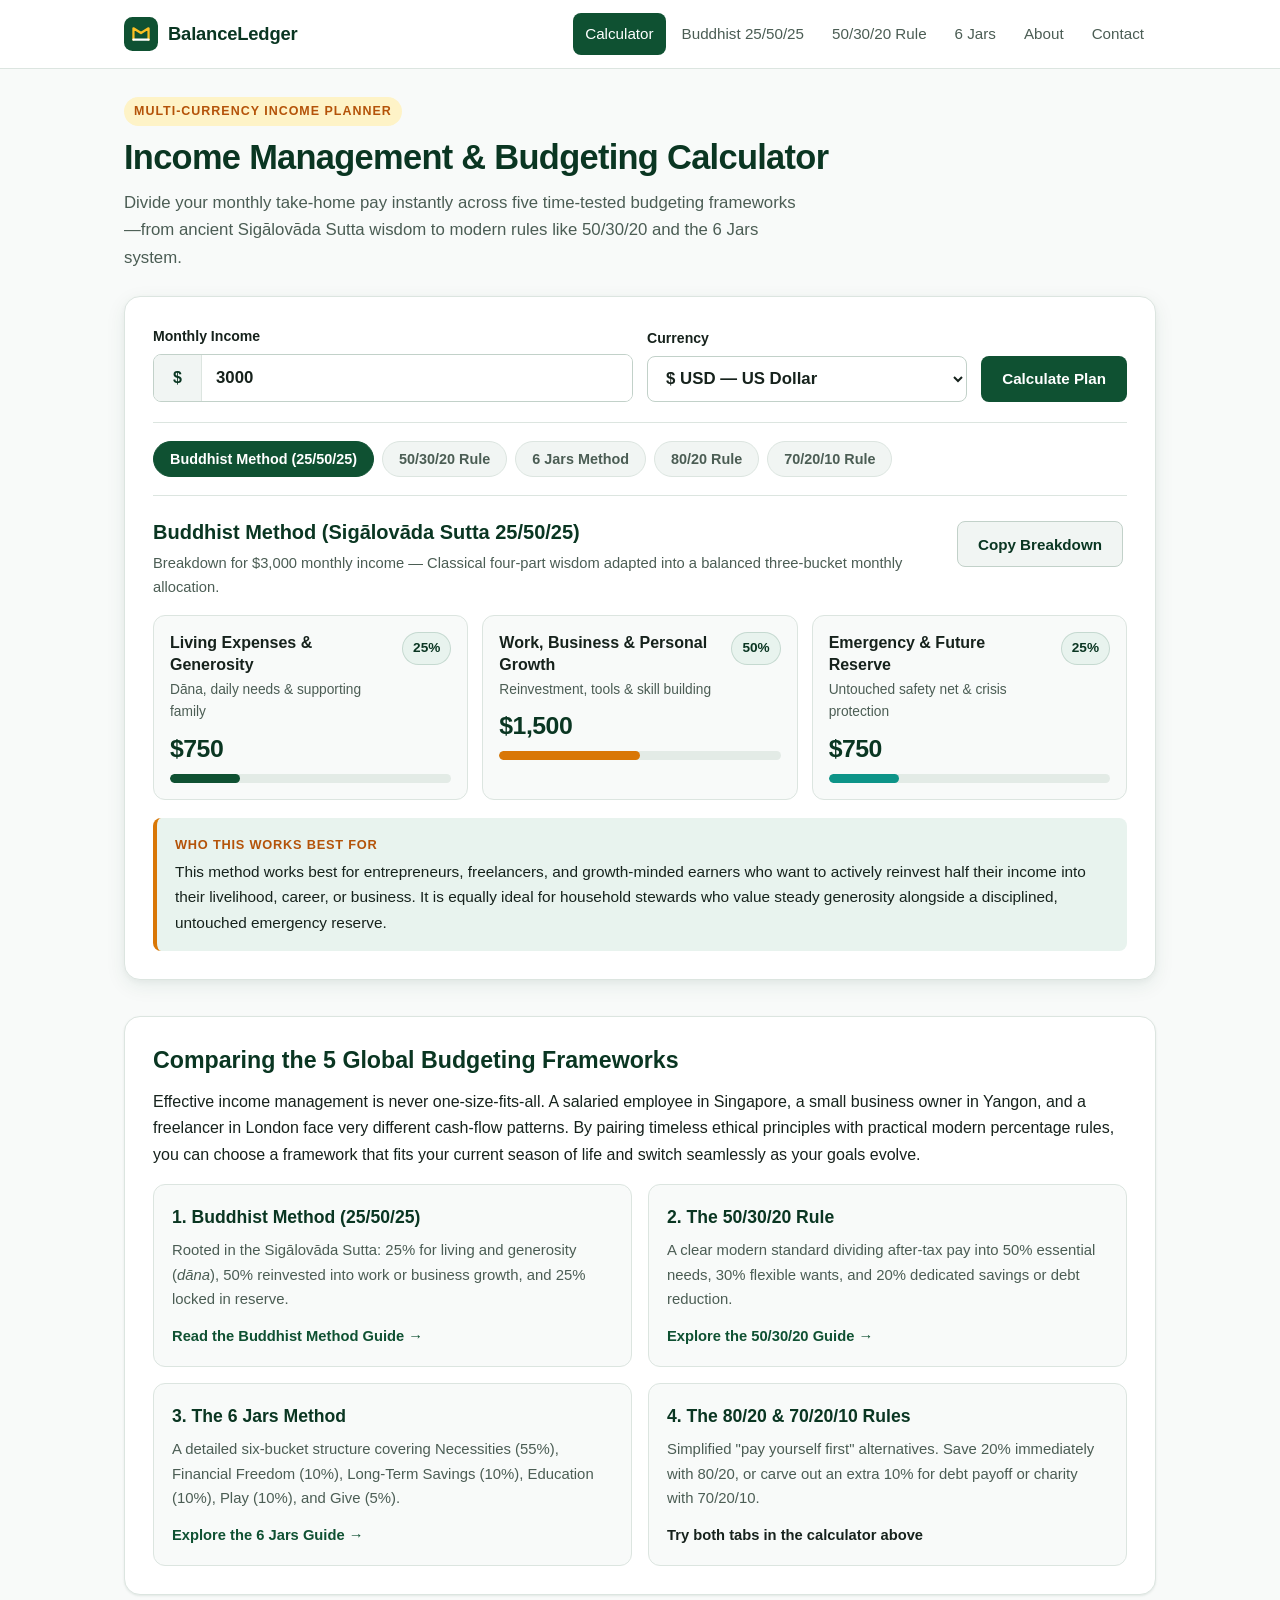
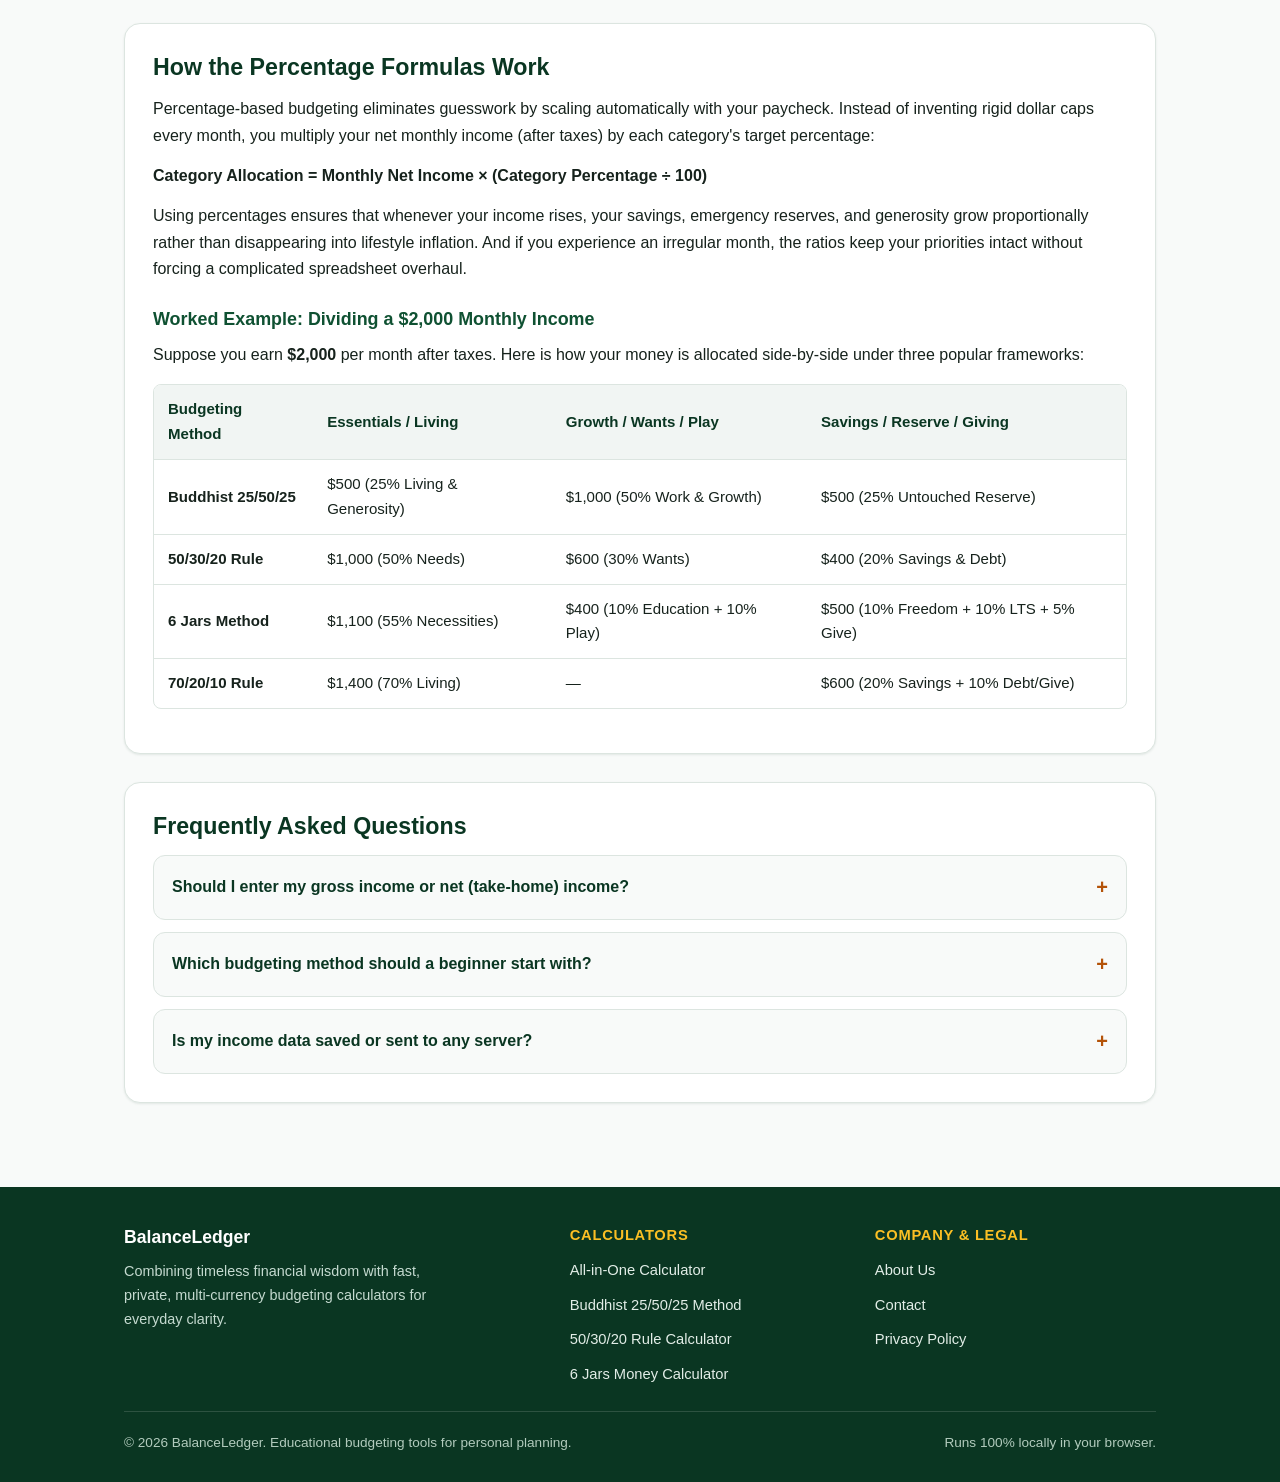
==== index.html @ 6aadc7a4 "init" ====
<!DOCTYPE html>
<html lang="en">
<head>
  <meta charset="UTF-8">
  <meta name="viewport" content="width=device-width, initial-scale=1.0">
  <title>Global Income Management &amp; Budgeting Calculator | BalanceLedger</title>
  <meta name="description" content="Free multi-currency income calculator comparing the Buddhist 25/50/25 Sigalovada Sutta method, 50/30/20 rule, 6 Jars, 80/20, and 70/20/10 budgeting frameworks.">
  <meta property="og:title" content="Global Income Management &amp; Budgeting Calculator | BalanceLedger">
  <meta property="og:description" content="Instantly divide your monthly income across 5 proven budgeting methods in USD, MMK, THB, SGD, INR, EUR, GBP, and JPY.">
  <meta property="og:type" content="website">
  <link rel="stylesheet" href="/css/style.css">
  <script async src="https://pagead2.googlesyndication.com/pagead/js/adsbygoogle.js?client=ca-pub-1101656093353916"
     crossorigin="anonymous"></script>
</head>
<body>
  <a class="skip-link" href="#main-content">Skip to main content</a>

  <header class="site-header">
    <div class="container header-inner">
      <a class="brand-link" href="/">
        <svg class="brand-icon" viewBox="0 0 36 36" fill="none" aria-hidden="true">
          <rect width="36" height="36" rx="9" fill="#0f5132"/>
          <path d="M10 24V12l8 5 8-5v12" stroke="#fbbf24" stroke-width="2.4" stroke-linecap="round" stroke-linejoin="round"/>
          <path d="M10 24h16" stroke="#ffffff" stroke-width="2.4" stroke-linecap="round"/>
        </svg>
        <span>BalanceLedger</span>
      </a>

      <button id="nav-toggle" class="nav-toggle" type="button" aria-expanded="false" aria-controls="site-nav">
        <span>Menu</span>
      </button>

      <nav id="site-nav" class="site-nav" aria-label="Primary Navigation">
        <ul class="nav-list">
          <li><a class="nav-link is-active" href="/" aria-current="page">Calculator</a></li>
          <li><a class="nav-link" href="/buddhist-method">Buddhist 25/50/25</a></li>
          <li><a class="nav-link" href="/50-30-20-calculator">50/30/20 Rule</a></li>
          <li><a class="nav-link" href="/6-jars-calculator">6 Jars</a></li>
          <li><a class="nav-link" href="/about">About</a></li>
          <li><a class="nav-link" href="/contact">Contact</a></li>
        </ul>
      </nav>
    </div>
  </header>

  <main id="main-content">
    <div class="container">
      <section class="page-hero">
        <span class="eyebrow">Multi-Currency Income Planner</span>
        <h1>Income Management &amp; Budgeting Calculator</h1>
        <p class="lead">
          Divide your monthly take-home pay instantly across five time-tested budgeting frameworks—from ancient Sigālovāda Sutta wisdom to modern rules like 50/30/20 and the 6 Jars system.
        </p>
      </section>

      <section id="budget-calculator" class="calculator-card" data-default-method="buddhist" aria-label="Interactive Budgeting Calculator">
        <form id="calculator-form" class="calc-controls" novalidate>
          <div class="field-group">
            <label class="field-label" for="monthly-income">Monthly Income</label>
            <div class="input-wrapper">
              <span id="currency-prefix" class="currency-prefix" aria-hidden="true">$</span>
              <input
                id="monthly-income"
                class="calc-input"
                type="number"
                inputmode="decimal"
                min="0"
                step="any"
                value="3000"
                placeholder="3000"
                aria-describedby="income-help"
              >
            </div>
            <span id="income-help" class="sr-only">Enter your monthly net income to calculate budget allocations automatically.</span>
          </div>

          <div class="field-group">
            <label class="field-label" for="currency-select">Currency</label>
            <select id="currency-select" class="calc-select">
              <option value="USD" selected>$ USD — US Dollar</option>
              <option value="MMK">K MMK — Myanmar Kyat</option>
              <option value="THB">฿ THB — Thai Baht</option>
              <option value="SGD">S$ SGD — Singapore Dollar</option>
              <option value="INR">₹ INR — Indian Rupee</option>
              <option value="EUR">€ EUR — Euro</option>
              <option value="GBP">£ GBP — British Pound</option>
              <option value="JPY">¥ JPY — Japanese Yen</option>
            </select>
          </div>

          <div class="calc-action-group">
            <button id="calculate-btn" class="btn btn-primary" type="submit">Calculate Plan</button>
          </div>
        </form>

        <div class="method-selector-wrap">
          <div class="method-mobile-wrap">
            <label class="field-label" for="method-select">Budgeting Method</label>
            <select id="method-select" class="calc-select">
              <option value="buddhist" selected>Buddhist Method (25/50/25)</option>
              <option value="50-30-20">The 50/30/20 Rule</option>
              <option value="6-jars">The 6 Jars Method</option>
              <option value="80-20">The 80/20 Rule (Pay Yourself First)</option>
              <option value="70-20-10">The 70/20/10 Rule</option>
            </select>
          </div>

          <div class="method-tabs" role="tablist" aria-label="Choose a budgeting method">
            <button class="method-tab is-active" type="button" role="tab" aria-selected="true" data-method-tab="buddhist">
              Buddhist Method (25/50/25)
            </button>
            <button class="method-tab" type="button" role="tab" aria-selected="false" data-method-tab="50-30-20">
              50/30/20 Rule
            </button>
            <button class="method-tab" type="button" role="tab" aria-selected="false" data-method-tab="6-jars">
              6 Jars Method
            </button>
            <button class="method-tab" type="button" role="tab" aria-selected="false" data-method-tab="80-20">
              80/20 Rule
            </button>
            <button class="method-tab" type="button" role="tab" aria-selected="false" data-method-tab="70-20-10">
              70/20/10 Rule
            </button>
          </div>
        </div>

        <div class="results-section" aria-live="polite">
          <div class="results-header">
            <div class="results-title-wrap">
              <h2 id="results-method-title">Buddhist Method (Sigālovāda Sutta 25/50/25)</h2>
              <p id="results-method-subtitle" class="results-subtitle">
                Breakdown for $3,000 monthly income — Classical four-part wisdom adapted into a balanced three-bucket monthly allocation.
              </p>
            </div>
            <div class="results-toolbar">
              <button id="copy-breakdown-btn" class="btn btn-secondary" type="button">Copy Breakdown</button>
              <span id="copy-feedback" class="copy-feedback" role="status" aria-live="polite"></span>
            </div>
          </div>

          <div id="results-grid" class="results-grid has-three">
            <article class="result-card" data-tone="emerald">
              <div class="result-card-top">
                <div>
                  <h3 class="result-card-title">Living Expenses &amp; Generosity</h3>
                  <p class="result-card-detail">Dāna, daily needs &amp; supporting family</p>
                </div>
                <span class="percent-badge">25%</span>
              </div>
              <div class="result-amount">$750</div>
              <div class="progress-track" role="progressbar" aria-valuenow="25" aria-valuemin="0" aria-valuemax="100" aria-label="Living Expenses and Generosity allocation 25%">
                <div class="progress-fill" style="width: 25%"></div>
              </div>
            </article>

            <article class="result-card" data-tone="gold">
              <div class="result-card-top">
                <div>
                  <h3 class="result-card-title">Work, Business &amp; Personal Growth</h3>
                  <p class="result-card-detail">Reinvestment, tools &amp; skill building</p>
                </div>
                <span class="percent-badge">50%</span>
              </div>
              <div class="result-amount">$1,500</div>
              <div class="progress-track" role="progressbar" aria-valuenow="50" aria-valuemin="0" aria-valuemax="100" aria-label="Work, Business and Personal Growth allocation 50%">
                <div class="progress-fill" style="width: 50%"></div>
              </div>
            </article>

            <article class="result-card" data-tone="teal">
              <div class="result-card-top">
                <div>
                  <h3 class="result-card-title">Emergency &amp; Future Reserve</h3>
                  <p class="result-card-detail">Untouched safety net &amp; crisis protection</p>
                </div>
                <span class="percent-badge">25%</span>
              </div>
              <div class="result-amount">$750</div>
              <div class="progress-track" role="progressbar" aria-valuenow="25" aria-valuemin="0" aria-valuemax="100" aria-label="Emergency and Future Reserve allocation 25%">
                <div class="progress-fill" style="width: 25%"></div>
              </div>
            </article>
          </div>

          <div class="method-insight">
            <span class="method-insight-label">Who This Works Best For</span>
            <p id="method-best-for">
              This method works best for entrepreneurs, freelancers, and growth-minded earners who want to actively reinvest half their income into their livelihood, career, or business. It is equally ideal for household stewards who value steady generosity alongside a disciplined, untouched emergency reserve.
            </p>
          </div>
        </div>
      </section>

      <section class="content-section">
        <h2>Comparing the 5 Global Budgeting Frameworks</h2>
        <p>
          Effective income management is never one-size-fits-all. A salaried employee in Singapore, a small business owner in Yangon, and a freelancer in London face very different cash-flow patterns. By pairing timeless ethical principles with practical modern percentage rules, you can choose a framework that fits your current season of life and switch seamlessly as your goals evolve.
        </p>

        <div class="method-cards-grid">
          <article class="info-card">
            <div>
              <h3>1. Buddhist Method (25/50/25)</h3>
              <p>Rooted in the Sigālovāda Sutta: 25% for living and generosity (<em>dāna</em>), 50% reinvested into work or business growth, and 25% locked in reserve.</p>
            </div>
            <a class="info-card-link" href="/buddhist-method">Read the Buddhist Method Guide &rarr;</a>
          </article>

          <article class="info-card">
            <div>
              <h3>2. The 50/30/20 Rule</h3>
              <p>A clear modern standard dividing after-tax pay into 50% essential needs, 30% flexible wants, and 20% dedicated savings or debt reduction.</p>
            </div>
            <a class="info-card-link" href="/50-30-20-calculator">Explore the 50/30/20 Guide &rarr;</a>
          </article>

          <article class="info-card">
            <div>
              <h3>3. The 6 Jars Method</h3>
              <p>A detailed six-bucket structure covering Necessities (55%), Financial Freedom (10%), Long-Term Savings (10%), Education (10%), Play (10%), and Give (5%).</p>
            </div>
            <a class="info-card-link" href="/6-jars-calculator">Explore the 6 Jars Guide &rarr;</a>
          </article>

          <article class="info-card">
            <div>
              <h3>4. The 80/20 &amp; 70/20/10 Rules</h3>
              <p>Simplified "pay yourself first" alternatives. Save 20% immediately with 80/20, or carve out an extra 10% for debt payoff or charity with 70/20/10.</p>
            </div>
            <span class="info-card-link">Try both tabs in the calculator above</span>
          </article>
        </div>
      </section>

      <section class="content-section">
        <h2>How the Percentage Formulas Work</h2>
        <p>
          Percentage-based budgeting eliminates guesswork by scaling automatically with your paycheck. Instead of inventing rigid dollar caps every month, you multiply your net monthly income (after taxes) by each category's target percentage:
        </p>
        <p>
          <strong>Category Allocation = Monthly Net Income &times; (Category Percentage &divide; 100)</strong>
        </p>
        <p>
          Using percentages ensures that whenever your income rises, your savings, emergency reserves, and generosity grow proportionally rather than disappearing into lifestyle inflation. And if you experience an irregular month, the ratios keep your priorities intact without forcing a complicated spreadsheet overhaul.
        </p>

        <h3>Worked Example: Dividing a $2,000 Monthly Income</h3>
        <p>
          Suppose you earn <strong>$2,000</strong> per month after taxes. Here is how your money is allocated side-by-side under three popular frameworks:
        </p>

        <div class="table-wrap">
          <table>
            <thead>
              <tr>
                <th>Budgeting Method</th>
                <th>Essentials / Living</th>
                <th>Growth / Wants / Play</th>
                <th>Savings / Reserve / Giving</th>
              </tr>
            </thead>
            <tbody>
              <tr>
                <td><strong>Buddhist 25/50/25</strong></td>
                <td>$500 (25% Living &amp; Generosity)</td>
                <td>$1,000 (50% Work &amp; Growth)</td>
                <td>$500 (25% Untouched Reserve)</td>
              </tr>
              <tr>
                <td><strong>50/30/20 Rule</strong></td>
                <td>$1,000 (50% Needs)</td>
                <td>$600 (30% Wants)</td>
                <td>$400 (20% Savings &amp; Debt)</td>
              </tr>
              <tr>
                <td><strong>6 Jars Method</strong></td>
                <td>$1,100 (55% Necessities)</td>
                <td>$400 (10% Education + 10% Play)</td>
                <td>$500 (10% Freedom + 10% LTS + 5% Give)</td>
              </tr>
              <tr>
                <td><strong>70/20/10 Rule</strong></td>
                <td>$1,400 (70% Living)</td>
                <td>—</td>
                <td>$600 (20% Savings + 10% Debt/Give)</td>
              </tr>
            </tbody>
          </table>
        </div>
      </section>

      <section class="content-section">
        <h2>Frequently Asked Questions</h2>
        <div class="faq-list">
          <details class="faq-item">
            <summary>Should I enter my gross income or net (take-home) income?</summary>
            <div class="faq-answer">
              <p>
                Always use your <strong>net monthly income</strong>—the amount that actually lands in your bank account after taxes, social contributions, and mandatory payroll deductions. Budgeting from take-home pay ensures your percentage buckets match real spendable cash.
              </p>
            </div>
          </details>

          <details class="faq-item">
            <summary>Which budgeting method should a beginner start with?</summary>
            <div class="faq-answer">
              <p>
                If you want the simplest habit possible, start with the <strong>80/20 Rule</strong> (automate 20% into savings on payday and live on 80%). Once you are comfortable tracking essentials versus lifestyle spending, transition to the <strong>50/30/20 Rule</strong> or the <strong>Buddhist 25/50/25 Method</strong> if you run a business or invest heavily in your skills.
              </p>
            </div>
          </details>

          <details class="faq-item">
            <summary>Is my income data saved or sent to any server?</summary>
            <div class="faq-answer">
              <p>
                No. Every calculation runs 100% locally inside your web browser using client-side JavaScript. Your income numbers and currency selections are never uploaded, stored, or shared with BalanceLedger.
              </p>
            </div>
          </details>
        </div>
      </section>
    </div>
  </main>

  <footer class="site-footer">
    <div class="container">
      <div class="footer-grid">
        <div>
          <p class="footer-brand">BalanceLedger</p>
          <p class="footer-desc">
            Combining timeless financial wisdom with fast, private, multi-currency budgeting calculators for everyday clarity.
          </p>
        </div>

        <div>
          <h2 class="footer-heading">Calculators</h2>
          <ul class="footer-links">
            <li><a href="/">All-in-One Calculator</a></li>
            <li><a href="/buddhist-method">Buddhist 25/50/25 Method</a></li>
            <li><a href="/50-30-20-calculator">50/30/20 Rule Calculator</a></li>
            <li><a href="/6-jars-calculator">6 Jars Money Calculator</a></li>
          </ul>
        </div>

        <div>
          <h2 class="footer-heading">Company &amp; Legal</h2>
          <ul class="footer-links">
            <li><a href="/about">About Us</a></li>
            <li><a href="/contact">Contact</a></li>
            <li><a href="/privacy-policy">Privacy Policy</a></li>
          </ul>
        </div>
      </div>

      <div class="footer-bottom">
        <span>&copy; 2026 BalanceLedger. Educational budgeting tools for personal planning.</span>
        <span>Runs 100% locally in your browser.</span>
      </div>
    </div>
  </footer>

  <script src="/js/calculator.js"></script>
  <script src="/js/router.js"></script>
</body>
</html>
---- css/style.css ----
/* ==========================================================================
   BalanceLedger — Global Income Management & Budgeting Calculator
   Pure CSS3 | Mobile-First | Zero Dependencies | CLS-Safe Layout
   ========================================================================== */

:root {
  --color-primary: #0f5132;
  --color-primary-dark: #0a3622;
  --color-primary-light: #198754;
  --color-primary-tint: #e8f3ee;
  --color-accent: #d97706;
  --color-accent-dark: #b45309;
  --color-accent-tint: #fef3c7;
  --color-bg: #f8faf9;
  --color-surface: #ffffff;
  --color-surface-alt: #f1f5f3;
  --color-border: #dce5e0;
  --color-border-strong: #c2d1c9;
  --color-text: #16221c;
  --color-text-muted: #4b5d54;
  --color-text-light: #64756c;
  --shadow-sm: 0 1px 3px rgba(15, 81, 50, 0.06), 0 1px 2px rgba(0, 0, 0, 0.04);
  --shadow-md: 0 6px 20px rgba(15, 81, 50, 0.08), 0 2px 6px rgba(0, 0, 0, 0.04);
  --radius-sm: 8px;
  --radius-md: 12px;
  --radius-lg: 16px;
  --radius-pill: 9999px;
  --font-sans: -apple-system, BlinkMacSystemFont, "Segoe UI", Roboto, "Helvetica Neue", Arial, sans-serif;
  --font-serif: Georgia, "Times New Roman", serif;
  --container-max: 1080px;
  --transition: 0.2s ease;
}

/* Reset & Base */
*,
*::before,
*::after {
  box-sizing: border-box;
}

html {
  font-size: 16px;
  scroll-behavior: smooth;
  -webkit-text-size-adjust: 100%;
}

body {
  margin: 0;
  font-family: var(--font-sans);
  background-color: var(--color-bg);
  color: var(--color-text);
  line-height: 1.65;
  display: flex;
  flex-direction: column;
  min-height: 100vh;
}

img,
svg {
  display: block;
  max-width: 100%;
}

a {
  color: var(--color-primary);
  text-decoration: underline;
  text-underline-offset: 3px;
  transition: color var(--transition);
}

a:hover {
  color: var(--color-primary-dark);
}

a:focus-visible,
button:focus-visible,
input:focus-visible,
select:focus-visible,
textarea:focus-visible,
summary:focus-visible {
  outline: 3px solid var(--color-accent);
  outline-offset: 2px;
}

.sr-only {
  position: absolute;
  width: 1px;
  height: 1px;
  padding: 0;
  margin: -1px;
  overflow: hidden;
  clip: rect(0, 0, 0, 0);
  white-space: nowrap;
  border: 0;
}

.skip-link {
  position: absolute;
  top: -48px;
  left: 16px;
  background: var(--color-primary);
  color: #ffffff;
  padding: 8px 14px;
  border-radius: var(--radius-sm);
  z-index: 1000;
  text-decoration: none;
  font-weight: 600;
}

.skip-link:focus {
  top: 12px;
}

/* Container */
.container {
  width: 100%;
  max-width: var(--container-max);
  margin: 0 auto;
  padding: 0 16px;
}

/* Header & Navigation */
.site-header {
  background-color: var(--color-surface);
  border-bottom: 1px solid var(--color-border);
  position: sticky;
  top: 0;
  z-index: 100;
}

.header-inner {
  display: flex;
  align-items: center;
  justify-content: space-between;
  min-height: 68px;
  gap: 16px;
  flex-wrap: wrap;
}

.brand-link {
  display: inline-flex;
  align-items: center;
  gap: 10px;
  text-decoration: none;
  color: var(--color-primary-dark);
  font-weight: 700;
  font-size: 1.15rem;
  letter-spacing: -0.01em;
}

.brand-link:hover {
  color: var(--color-primary);
}

.brand-icon {
  width: 34px;
  height: 34px;
  flex-shrink: 0;
}

.nav-toggle {
  display: inline-flex;
  align-items: center;
  justify-content: center;
  background: var(--color-surface-alt);
  border: 1px solid var(--color-border);
  border-radius: var(--radius-sm);
  padding: 8px 12px;
  color: var(--color-text);
  font-size: 0.9rem;
  font-weight: 600;
  cursor: pointer;
  gap: 6px;
}

.site-nav {
  display: none;
  width: 100%;
  padding: 8px 0 16px;
  border-top: 1px solid var(--color-border);
}

.site-nav.is-open {
  display: block;
}

.nav-list {
  list-style: none;
  margin: 0;
  padding: 0;
  display: flex;
  flex-direction: column;
  gap: 4px;
}

.nav-link {
  display: block;
  padding: 8px 12px;
  border-radius: var(--radius-sm);
  text-decoration: none;
  color: var(--color-text-muted);
  font-weight: 500;
  font-size: 0.95rem;
}

.nav-link:hover {
  background-color: var(--color-primary-tint);
  color: var(--color-primary-dark);
}

.nav-link.is-active {
  background-color: var(--color-primary);
  color: #ffffff;
}

/* Main Content */
main {
  flex: 1;
  padding: 28px 0 56px;
}

/* Hero Intro */
.page-hero {
  margin-bottom: 24px;
}

.eyebrow {
  display: inline-block;
  font-size: 0.78rem;
  font-weight: 700;
  text-transform: uppercase;
  letter-spacing: 0.08em;
  color: var(--color-accent-dark);
  background-color: var(--color-accent-tint);
  padding: 4px 10px;
  border-radius: var(--radius-pill);
  margin-bottom: 10px;
}

.page-hero h1 {
  margin: 0 0 10px;
  font-size: 1.75rem;
  line-height: 1.25;
  color: var(--color-primary-dark);
  letter-spacing: -0.02em;
}

.page-hero .lead {
  margin: 0;
  color: var(--color-text-muted);
  font-size: 1.05rem;
  max-width: 72ch;
}

/* Calculator Card */
.calculator-card {
  background-color: var(--color-surface);
  border: 1px solid var(--color-border);
  border-radius: var(--radius-lg);
  box-shadow: var(--shadow-md);
  padding: 20px;
  margin-bottom: 36px;
}

.calc-controls {
  display: grid;
  grid-template-columns: 1fr;
  gap: 14px;
  padding-bottom: 20px;
  border-bottom: 1px solid var(--color-border);
}

.field-group {
  display: flex;
  flex-direction: column;
  gap: 6px;
}

.field-label {
  font-size: 0.88rem;
  font-weight: 600;
  color: var(--color-text);
}

.input-wrapper {
  display: flex;
  align-items: stretch;
  border: 1px solid var(--color-border-strong);
  border-radius: var(--radius-sm);
  background-color: var(--color-surface);
  overflow: hidden;
  transition: border-color var(--transition), box-shadow var(--transition);
}

.input-wrapper:focus-within {
  border-color: var(--color-primary);
  box-shadow: 0 0 0 3px rgba(15, 81, 50, 0.12);
}

.currency-prefix {
  display: inline-flex;
  align-items: center;
  justify-content: center;
  padding: 0 14px;
  background-color: var(--color-surface-alt);
  border-right: 1px solid var(--color-border);
  color: var(--color-primary-dark);
  font-weight: 700;
  font-size: 1rem;
  min-width: 48px;
}

.calc-input,
.calc-select {
  width: 100%;
  min-height: 46px;
  padding: 10px 14px;
  font-family: inherit;
  font-size: 1.05rem;
  font-weight: 600;
  color: var(--color-text);
  background-color: var(--color-surface);
  border: 1px solid var(--color-border-strong);
  border-radius: var(--radius-sm);
}

.input-wrapper .calc-input {
  border: 0;
  border-radius: 0;
}

.input-wrapper .calc-input:focus {
  outline: none;
}

.btn {
  display: inline-flex;
  align-items: center;
  justify-content: center;
  gap: 8px;
  min-height: 46px;
  padding: 10px 20px;
  font-family: inherit;
  font-size: 0.95rem;
  font-weight: 600;
  border-radius: var(--radius-sm);
  border: 1px solid transparent;
  cursor: pointer;
  text-decoration: none;
  transition: background-color var(--transition), border-color var(--transition), transform 0.1s ease;
}

.btn:active {
  transform: translateY(1px);
}

.btn-primary {
  background-color: var(--color-primary);
  color: #ffffff;
}

.btn-primary:hover {
  background-color: var(--color-primary-dark);
  color: #ffffff;
}

.btn-secondary {
  background-color: var(--color-surface-alt);
  color: var(--color-primary-dark);
  border-color: var(--color-border-strong);
}

.btn-secondary:hover {
  background-color: var(--color-primary-tint);
  border-color: var(--color-primary);
}

.calc-action-group {
  display: flex;
  align-items: flex-end;
}

.calc-action-group .btn {
  width: 100%;
}

/* Method Selector: Mobile Dropdown + Desktop Tabs */
.method-selector-wrap {
  padding: 18px 0;
  border-bottom: 1px solid var(--color-border);
}

.method-mobile-wrap {
  display: block;
}

.method-tabs {
  display: none;
  flex-wrap: wrap;
  gap: 8px;
}

.method-tab {
  background-color: var(--color-surface-alt);
  color: var(--color-text-muted);
  border: 1px solid var(--color-border);
  border-radius: var(--radius-pill);
  padding: 9px 16px;
  font-family: inherit;
  font-size: 0.9rem;
  font-weight: 600;
  cursor: pointer;
  transition: all var(--transition);
}

.method-tab:hover {
  background-color: var(--color-primary-tint);
  color: var(--color-primary-dark);
  border-color: var(--color-primary-light);
}

.method-tab.is-active,
.method-tab[aria-selected="true"] {
  background-color: var(--color-primary);
  color: #ffffff;
  border-color: var(--color-primary);
}

/* Results Header & Grid */
.results-section {
  padding-top: 20px;
}

.results-header {
  display: flex;
  flex-direction: column;
  gap: 12px;
  margin-bottom: 16px;
}

.results-title-wrap h2 {
  margin: 0 0 2px;
  font-size: 1.25rem;
  color: var(--color-primary-dark);
}

.results-subtitle {
  margin: 0;
  font-size: 0.92rem;
  color: var(--color-text-muted);
}

.results-toolbar {
  display: flex;
  align-items: center;
  gap: 10px;
  flex-wrap: wrap;
}

.copy-feedback {
  font-size: 0.86rem;
  font-weight: 600;
  color: var(--color-primary);
  min-height: 1.2em;
}

.results-grid {
  display: grid;
  grid-template-columns: 1fr;
  gap: 14px;
  min-height: 140px;
}

.result-card {
  background-color: var(--color-bg);
  border: 1px solid var(--color-border);
  border-radius: var(--radius-md);
  padding: 16px;
  display: flex;
  flex-direction: column;
  gap: 10px;
}

.result-card-top {
  display: flex;
  align-items: flex-start;
  justify-content: space-between;
  gap: 12px;
}

.result-card-title {
  margin: 0;
  font-size: 1rem;
  font-weight: 700;
  color: var(--color-text);
  line-height: 1.35;
}

.result-card-detail {
  margin: 3px 0 0;
  font-size: 0.86rem;
  color: var(--color-text-muted);
}

.percent-badge {
  flex-shrink: 0;
  background-color: var(--color-primary-tint);
  color: var(--color-primary-dark);
  border: 1px solid rgba(15, 81, 50, 0.16);
  font-size: 0.85rem;
  font-weight: 700;
  padding: 4px 10px;
  border-radius: var(--radius-pill);
}

.result-amount {
  font-size: 1.55rem;
  font-weight: 800;
  color: var(--color-primary-dark);
  letter-spacing: -0.02em;
  line-height: 1.2;
}

.progress-track {
  width: 100%;
  height: 9px;
  background-color: #e3ebe6;
  border-radius: var(--radius-pill);
  overflow: hidden;
}

.progress-fill {
  height: 100%;
  border-radius: var(--radius-pill);
  background-color: var(--color-primary);
  transition: width 0.25s ease;
}

.result-card[data-tone="gold"] .progress-fill {
  background-color: var(--color-accent);
}

.result-card[data-tone="teal"] .progress-fill {
  background-color: #0d9488;
}

.result-card[data-tone="sage"] .progress-fill {
  background-color: #2f855a;
}

.result-card[data-tone="slate"] .progress-fill {
  background-color: #3b6e5c;
}

/* Dynamic Explanation Box */
.method-insight {
  margin-top: 18px;
  padding: 16px 18px;
  background-color: var(--color-primary-tint);
  border-left: 4px solid var(--color-accent);
  border-radius: var(--radius-sm);
}

.method-insight-label {
  display: block;
  font-size: 0.8rem;
  font-weight: 700;
  text-transform: uppercase;
  letter-spacing: 0.06em;
  color: var(--color-accent-dark);
  margin-bottom: 4px;
}

.method-insight p {
  margin: 0;
  font-size: 0.96rem;
  color: var(--color-text);
}

/* Editorial Content Sections (SEO & Educational) */
.content-section {
  background-color: var(--color-surface);
  border: 1px solid var(--color-border);
  border-radius: var(--radius-lg);
  box-shadow: var(--shadow-sm);
  padding: 24px 20px;
  margin-bottom: 28px;
}

.content-section h2 {
  margin: 0 0 14px;
  font-size: 1.45rem;
  color: var(--color-primary-dark);
  line-height: 1.3;
}

.content-section h3 {
  margin: 22px 0 8px;
  font-size: 1.12rem;
  color: var(--color-primary);
}

.content-section p {
  margin: 0 0 14px;
  color: var(--color-text);
}

.content-section p:last-child {
  margin-bottom: 0;
}

.content-section ul,
.content-section ol {
  margin: 0 0 16px;
  padding-left: 22px;
}

.content-section li {
  margin-bottom: 8px;
}

/* Worked Example Table / Cards */
.table-wrap {
  width: 100%;
  overflow-x: auto;
  margin: 16px 0;
  border: 1px solid var(--color-border);
  border-radius: var(--radius-sm);
}

table {
  width: 100%;
  border-collapse: collapse;
  font-size: 0.94rem;
  text-align: left;
}

th,
td {
  padding: 12px 14px;
  border-bottom: 1px solid var(--color-border);
}

th {
  background-color: var(--color-surface-alt);
  color: var(--color-primary-dark);
  font-weight: 700;
}

tr:last-child td {
  border-bottom: 0;
}

.worked-callout {
  background-color: var(--color-bg);
  border: 1px solid var(--color-border);
  border-radius: var(--radius-md);
  padding: 16px 18px;
  margin: 16px 0;
}

/* Method Directory Grid */
.method-cards-grid {
  display: grid;
  grid-template-columns: 1fr;
  gap: 16px;
  margin-top: 16px;
}

.info-card {
  background-color: var(--color-bg);
  border: 1px solid var(--color-border);
  border-radius: var(--radius-md);
  padding: 18px;
  display: flex;
  flex-direction: column;
  justify-content: space-between;
  gap: 12px;
}

.info-card h3 {
  margin: 0 0 6px;
  font-size: 1.1rem;
  color: var(--color-primary-dark);
}

.info-card p {
  margin: 0;
  font-size: 0.93rem;
  color: var(--color-text-muted);
}

.info-card-link {
  font-weight: 600;
  font-size: 0.92rem;
  text-decoration: none;
  display: inline-flex;
  align-items: center;
  gap: 4px;
}

.info-card-link:hover {
  text-decoration: underline;
}

/* FAQ Accordion (<details> / <summary>) */
.faq-list {
  display: flex;
  flex-direction: column;
  gap: 12px;
  margin-top: 14px;
}

.faq-item {
  border: 1px solid var(--color-border);
  border-radius: var(--radius-md);
  background-color: var(--color-bg);
  overflow: hidden;
}

.faq-item summary {
  padding: 15px 18px;
  font-weight: 600;
  color: var(--color-primary-dark);
  cursor: pointer;
  list-style: none;
  display: flex;
  align-items: center;
  justify-content: space-between;
  gap: 12px;
}

.faq-item summary::-webkit-details-marker {
  display: none;
}

.faq-item summary::after {
  content: "+";
  font-size: 1.25rem;
  font-weight: 700;
  color: var(--color-accent-dark);
  flex-shrink: 0;
}

.faq-item[open] summary {
  border-bottom: 1px solid var(--color-border);
  background-color: var(--color-primary-tint);
}

.faq-item[open] summary::after {
  content: "−";
}

.faq-answer {
  padding: 14px 18px;
  color: var(--color-text);
  font-size: 0.96rem;
}

.faq-answer p {
  margin: 0;
}

/* Contact Form & Utility Layouts */
.two-col-grid {
  display: grid;
  grid-template-columns: 1fr;
  gap: 24px;
}

.contact-form {
  display: flex;
  flex-direction: column;
  gap: 16px;
}

.form-input,
.form-textarea {
  width: 100%;
  padding: 11px 14px;
  font-family: inherit;
  font-size: 0.98rem;
  color: var(--color-text);
  background-color: var(--color-surface);
  border: 1px solid var(--color-border-strong);
  border-radius: var(--radius-sm);
}

.form-textarea {
  min-height: 130px;
  resize: vertical;
}

.form-status {
  padding: 12px 14px;
  border-radius: var(--radius-sm);
  background-color: var(--color-primary-tint);
  border: 1px solid var(--color-primary-light);
  color: var(--color-primary-dark);
  font-weight: 600;
  font-size: 0.94rem;
}

.form-status[hidden] {
  display: none;
}

.quote-block {
  font-family: var(--font-serif);
  font-style: italic;
  background-color: var(--color-accent-tint);
  border-left: 4px solid var(--color-accent);
  padding: 14px 18px;
  border-radius: var(--radius-sm);
  margin: 18px 0;
  color: var(--color-text);
}

/* Footer */
.site-footer {
  background-color: var(--color-primary-dark);
  color: #e2ede7;
  padding: 36px 0 28px;
  margin-top: auto;
}

.footer-grid {
  display: grid;
  grid-template-columns: 1fr;
  gap: 24px;
  padding-bottom: 24px;
  border-bottom: 1px solid rgba(255, 255, 255, 0.14);
}

.footer-brand {
  font-size: 1.1rem;
  font-weight: 700;
  color: #ffffff;
  margin: 0 0 8px;
}

.footer-desc {
  margin: 0;
  font-size: 0.9rem;
  color: #c5dad0;
  max-width: 38ch;
}

.footer-heading {
  margin: 0 0 10px;
  font-size: 0.92rem;
  font-weight: 700;
  text-transform: uppercase;
  letter-spacing: 0.05em;
  color: #fbbf24;
}

.footer-links {
  list-style: none;
  margin: 0;
  padding: 0;
  display: flex;
  flex-direction: column;
  gap: 8px;
}

.footer-links a {
  color: #e2ede7;
  text-decoration: none;
  font-size: 0.92rem;
}

.footer-links a:hover {
  color: #ffffff;
  text-decoration: underline;
}

.footer-bottom {
  padding-top: 20px;
  display: flex;
  flex-direction: column;
  gap: 8px;
  font-size: 0.85rem;
  color: #b2cbbd;
}

/* ==========================================================================
   Responsive Breakpoints (Mobile-First)
   ========================================================================== */

@media (min-width: 640px) {
  .container {
    padding: 0 24px;
  }

  .page-hero h1 {
    font-size: 2.15rem;
  }

  .calculator-card,
  .content-section {
    padding: 28px;
  }

  .calc-controls {
    grid-template-columns: 1.5fr 1fr auto;
    align-items: end;
  }

  .calc-action-group .btn {
    width: auto;
  }

  .results-header {
    flex-direction: row;
    align-items: center;
    justify-content: space-between;
  }

  .results-grid {
    grid-template-columns: repeat(2, 1fr);
  }

  .method-cards-grid {
    grid-template-columns: repeat(2, 1fr);
  }

  .footer-grid {
    grid-template-columns: 1.5fr 1fr 1fr;
  }

  .footer-bottom {
    flex-direction: row;
    justify-content: space-between;
    align-items: center;
  }
}

@media (min-width: 860px) {
  .nav-toggle {
    display: none;
  }

  .site-nav {
    display: block;
    width: auto;
    padding: 0;
    border-top: 0;
  }

  .nav-list {
    flex-direction: row;
    align-items: center;
    gap: 4px;
  }

  .method-mobile-wrap {
    display: none;
  }

  .method-tabs {
    display: flex;
  }

  .two-col-grid {
    grid-template-columns: 1.2fr 0.8fr;
    align-items: start;
  }

  .results-grid.has-three {
    grid-template-columns: repeat(3, 1fr);
  }

  .results-grid.has-six {
    grid-template-columns: repeat(3, 1fr);
  }
}

/* CLS-Safe Manual Ad Container */
.ad-slot {
  margin: 24px 0;
  min-height: 100px;
  display: flex;
  align-items: center;
  justify-content: center;
  overflow: hidden;
}
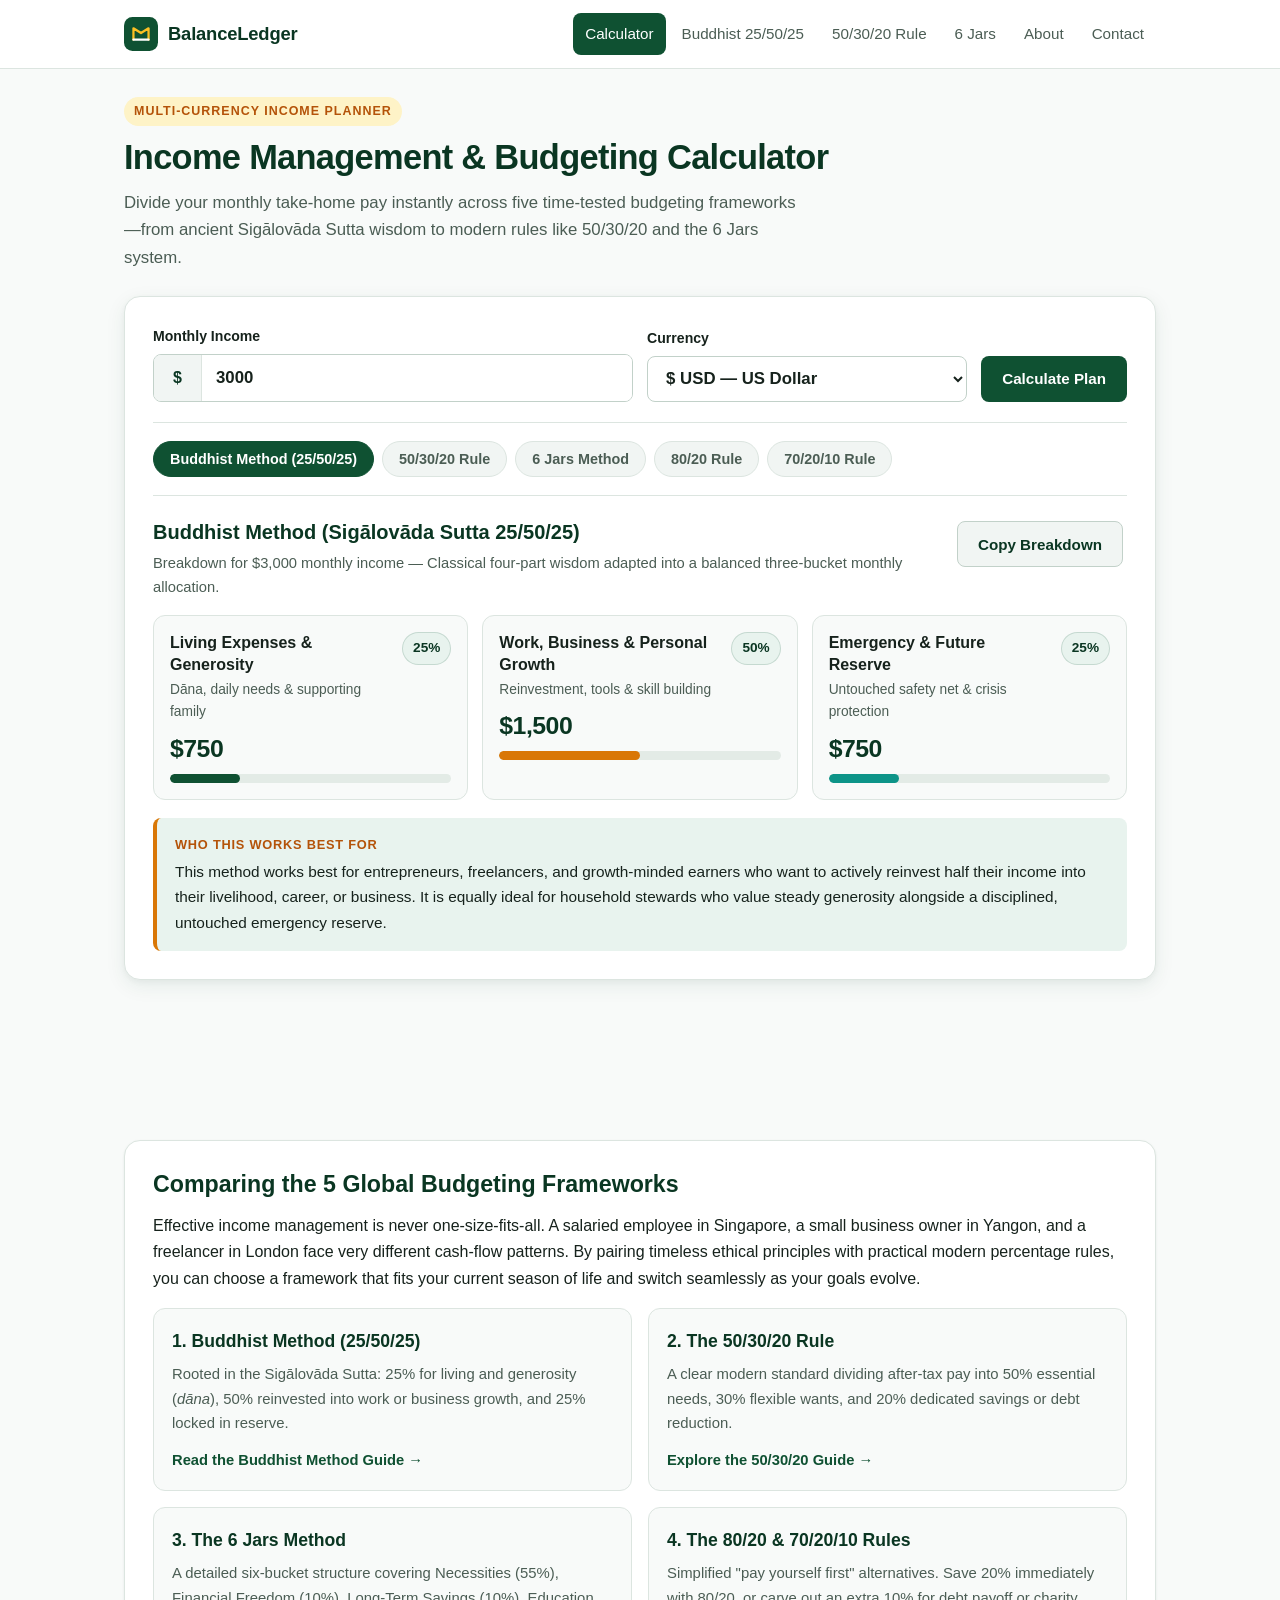
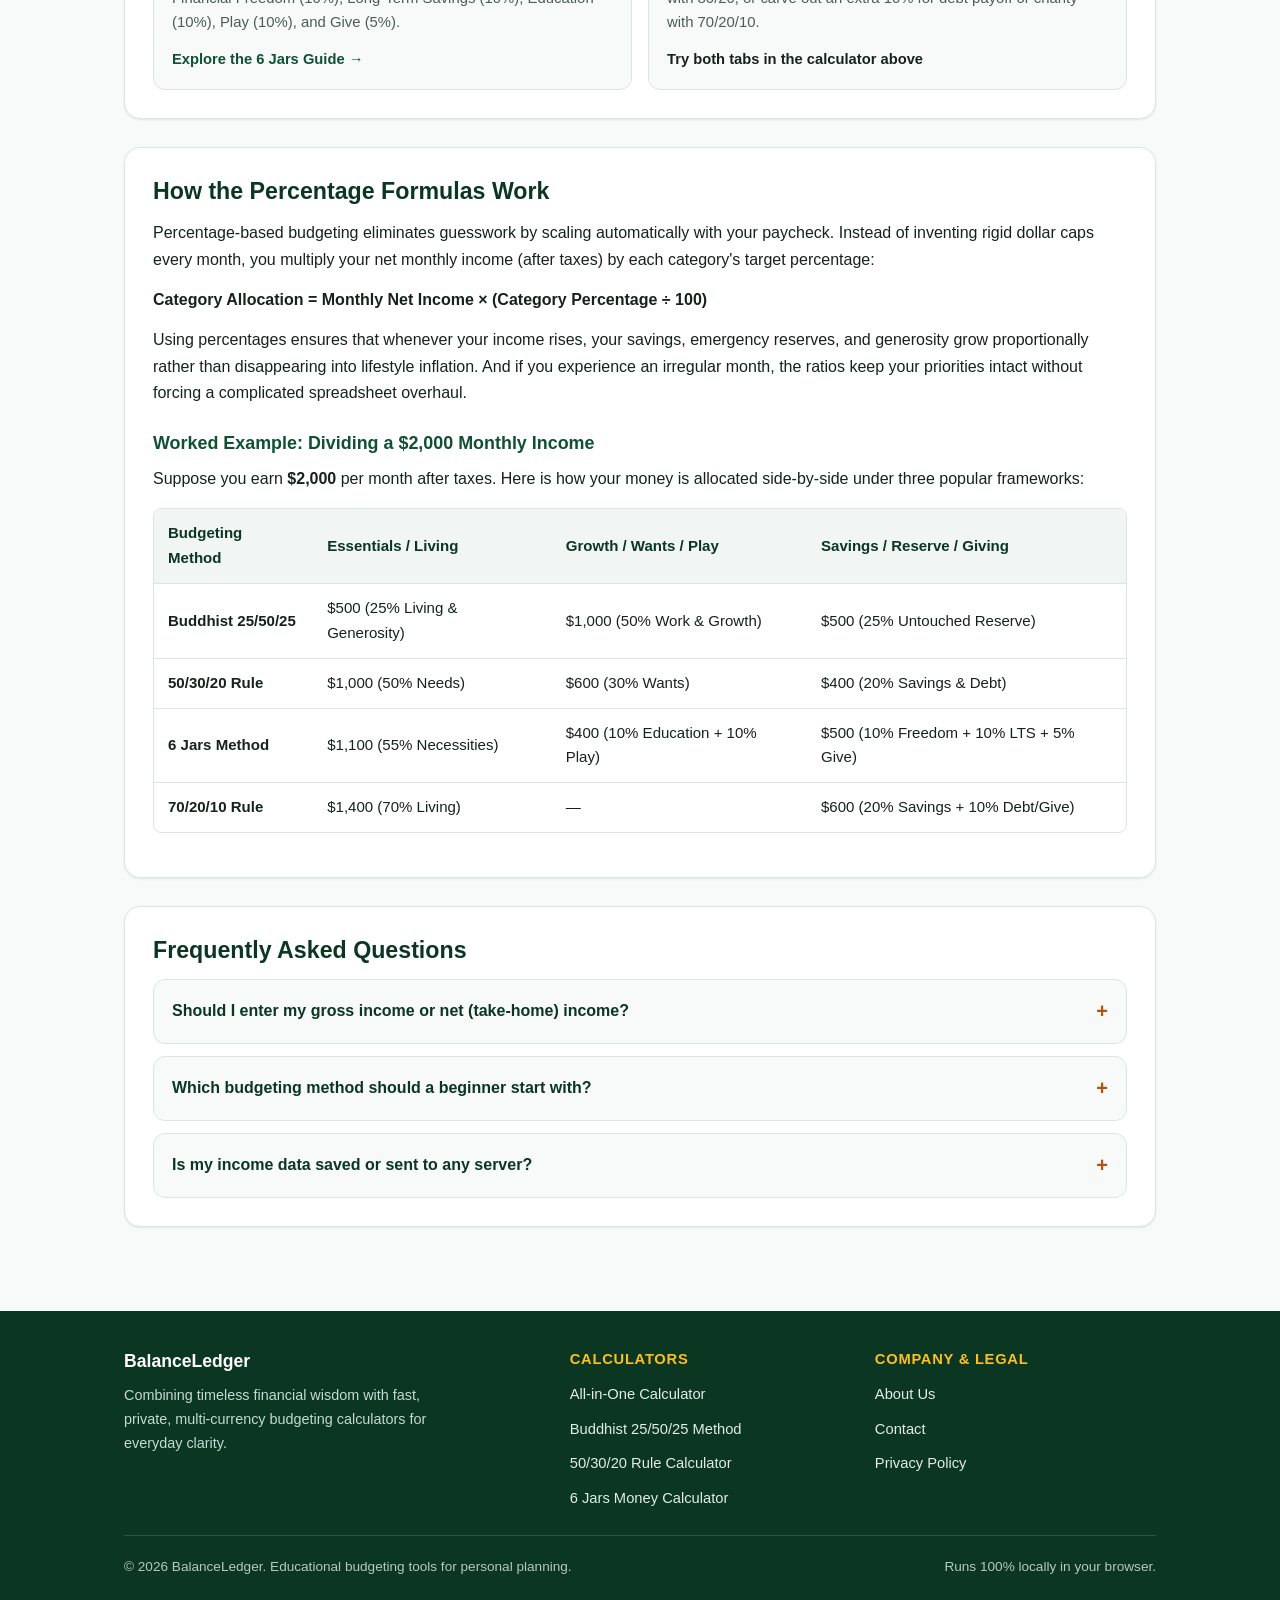
==== commit c43c3f7c: "Add AdSense placements to calculator pages Add responsive ad units to the homepage and three calcula" ====
--- a/index.html
+++ b/index.html
@@ -191,6 +191,19 @@
         </div>
       </section>
 
+      <div class="ad-slot" aria-label="Advertisement">
+        <!-- Display Ads -->
+        <ins class="adsbygoogle"
+             style="display:block"
+             data-ad-client="ca-pub-1101656093353916"
+             data-ad-slot="3244813346"
+             data-ad-format="auto"
+             data-full-width-responsive="true"></ins>
+        <script>
+             (adsbygoogle = window.adsbygoogle || []).push({});
+        </script>
+      </div>
+
       <section class="content-section">
         <h2>Comparing the 5 Global Budgeting Frameworks</h2>
         <p>
--- a/css/style.css
+++ b/css/style.css
@@ -978,10 +978,10 @@
 
 /* CLS-Safe Manual Ad Container */
 .ad-slot {
+  display: block;
+  width: 100%;
   margin: 24px 0;
   min-height: 100px;
-  display: flex;
-  align-items: center;
-  justify-content: center;
+  text-align: center;
   overflow: hidden;
 }
